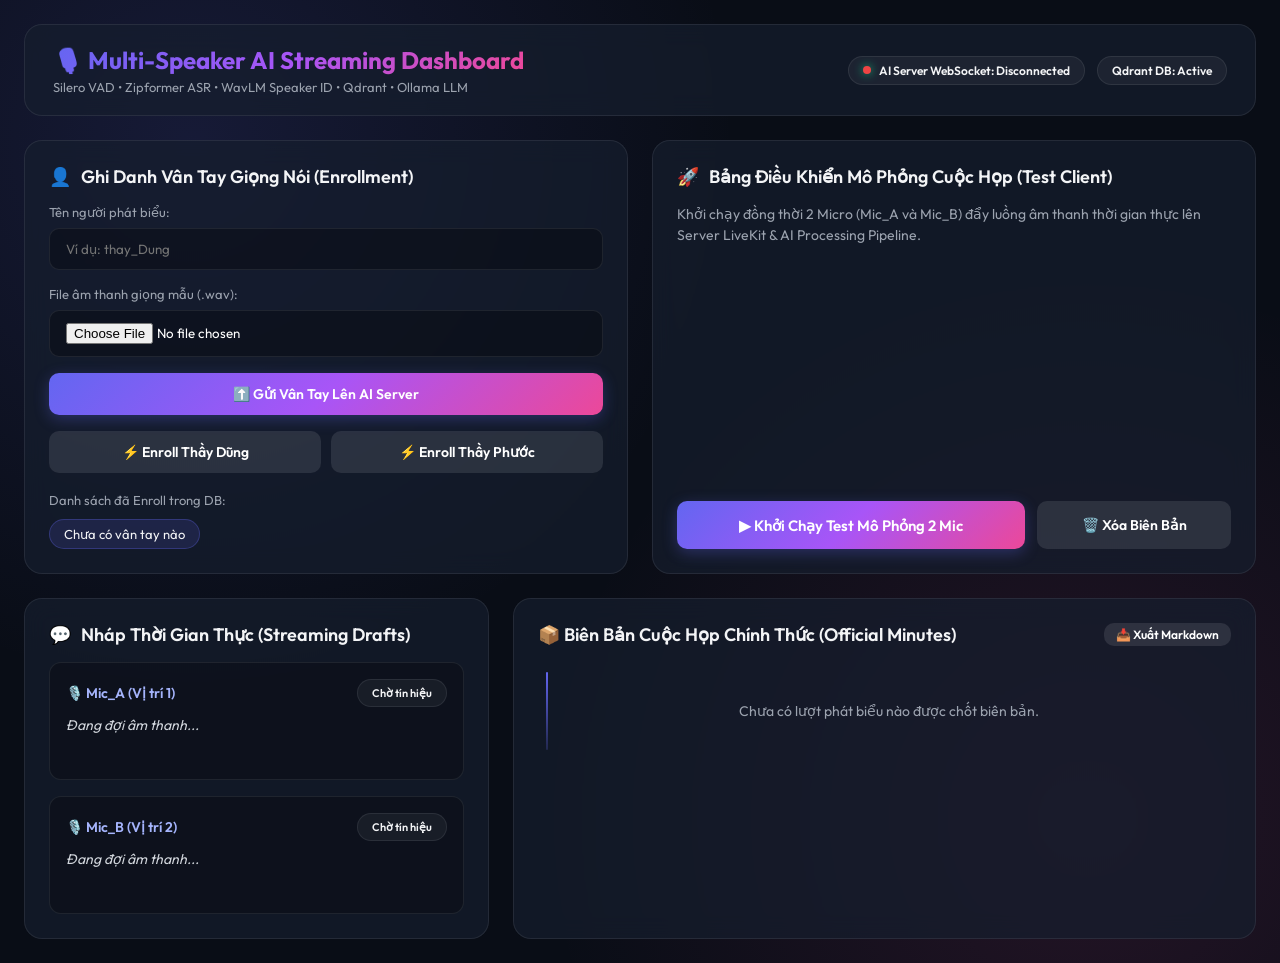
==== static/index.html @ 871ed42f "upload" ====
<!DOCTYPE html>
<html lang="vi">
<head>
    <meta charset="UTF-8">
    <meta name="viewport" content="width=device-width, initial-scale=1.0">
    <title>Multi-Speaker AI Streaming Dashboard</title>
    <!-- Google Fonts -->
    <link rel="preconnect" href="https://fonts.googleapis.com">
    <link rel="preconnect" href="https://fonts.gstatic.com" crossorigin>
    <link href="https://fonts.googleapis.com/css2?family=Outfit:wght@300;400;500;600;700&display=swap" rel="stylesheet">
    <style>
        :root {
            --bg-dark: #090d16;
            --card-bg: rgba(22, 30, 46, 0.7);
            --card-border: rgba(255, 255, 255, 0.08);
            --primary-gradient: linear-gradient(135deg, #6366f1 0%, #a855f7 50%, #ec4899 100%);
            --accent-blue: #3b82f6;
            --accent-green: #10b981;
            --accent-amber: #f59e0b;
            --text-main: #f3f4f6;
            --text-muted: #9ca3af;
        }

        * {
            box-sizing: border-box;
            margin: 0;
            padding: 0;
        }

        body {
            font-family: 'Outfit', sans-serif;
            background-color: var(--bg-dark);
            color: var(--text-main);
            min-height: 100vh;
            padding: 24px;
            background-image: 
                radial-gradient(circle at 15% 15%, rgba(99, 102, 241, 0.15) 0%, transparent 40%),
                radial-gradient(circle at 85% 85%, rgba(236, 72, 153, 0.12) 0%, transparent 40%);
        }

        .container {
            max-width: 1400px;
            margin: 0 auto;
            display: flex;
            flex-direction: column;
            gap: 24px;
        }

        /* Header */
        header {
            display: flex;
            justify-content: space-between;
            align-items: center;
            padding: 20px 28px;
            background: var(--card-bg);
            border: 1px solid var(--card-border);
            border-radius: 18px;
            backdrop-filter: blur(12px);
        }

        .logo-section h1 {
            font-size: 24px;
            font-weight: 700;
            background: var(--primary-gradient);
            -webkit-background-clip: text;
            -webkit-text-fill-color: transparent;
            display: flex;
            align-items: center;
            gap: 10px;
        }

        .logo-section p {
            font-size: 13px;
            color: var(--text-muted);
            margin-top: 4px;
        }

        .status-badges {
            display: flex;
            gap: 12px;
        }

        .badge {
            padding: 6px 14px;
            border-radius: 20px;
            font-size: 12px;
            font-weight: 600;
            display: flex;
            align-items: center;
            gap: 8px;
            background: rgba(255, 255, 255, 0.05);
            border: 1px solid var(--card-border);
        }

        .badge-dot {
            width: 8px;
            height: 8px;
            border-radius: 50%;
            background: var(--accent-green);
            box-shadow: 0 0 10px var(--accent-green);
        }

        .badge-dot.pulse {
            animation: pulse-ring 1.5s cubic-bezier(0.215, 0.61, 0.355, 1) infinite;
        }

        @keyframes pulse-ring {
            0% { transform: scale(0.95); box-shadow: 0 0 0 0 rgba(16, 185, 129, 0.7); }
            70% { transform: scale(1); box-shadow: 0 0 0 8px rgba(16, 185, 129, 0); }
            100% { transform: scale(0.95); box-shadow: 0 0 0 0 rgba(16, 185, 129, 0); }
        }

        /* Control Grid */
        .grid-top {
            display: grid;
            grid-template-columns: 1fr 1fr;
            gap: 24px;
        }

        .card {
            background: var(--card-bg);
            border: 1px solid var(--card-border);
            border-radius: 18px;
            padding: 24px;
            backdrop-filter: blur(12px);
            display: flex;
            flex-direction: column;
            gap: 16px;
        }

        .card-title {
            font-size: 18px;
            font-weight: 600;
            display: flex;
            align-items: center;
            gap: 10px;
        }

        /* Form elements */
        .form-group {
            display: flex;
            flex-direction: column;
            gap: 8px;
        }

        .form-group label {
            font-size: 13px;
            color: var(--text-muted);
        }

        input[type="text"], input[type="file"] {
            background: rgba(0, 0, 0, 0.3);
            border: 1px solid var(--card-border);
            padding: 12px 16px;
            border-radius: 10px;
            color: #fff;
            font-family: inherit;
            outline: none;
            transition: border-color 0.2s;
        }

        input[type="text"]:focus {
            border-color: #6366f1;
        }

        .btn {
            padding: 12px 20px;
            border-radius: 10px;
            border: none;
            font-family: inherit;
            font-weight: 600;
            font-size: 14px;
            cursor: pointer;
            transition: all 0.2s;
            display: flex;
            align-items: center;
            justify-content: center;
            gap: 8px;
        }

        .btn-primary {
            background: var(--primary-gradient);
            color: #fff;
            box-shadow: 0 4px 15px rgba(99, 102, 241, 0.3);
        }

        .btn-primary:hover {
            opacity: 0.9;
            transform: translateY(-1px);
        }

        .btn-secondary {
            background: rgba(255, 255, 255, 0.1);
            color: #fff;
        }

        .btn-secondary:hover {
            background: rgba(255, 255, 255, 0.18);
        }

        .preset-buttons {
            display: flex;
            gap: 10px;
        }

        /* Speakers enrolled list */
        .speakers-list {
            display: flex;
            flex-wrap: wrap;
            gap: 10px;
            margin-top: 10px;
        }

        .speaker-chip {
            background: rgba(99, 102, 241, 0.15);
            border: 1px solid rgba(99, 102, 241, 0.3);
            padding: 6px 14px;
            border-radius: 20px;
            font-size: 13px;
            display: flex;
            align-items: center;
            gap: 8px;
        }

        /* Main Workspace Grid */
        .grid-main {
            display: grid;
            grid-template-columns: 1fr 1.6fr;
            gap: 24px;
        }

        /* Streaming Drafts Panel */
        .drafts-container {
            display: flex;
            flex-direction: column;
            gap: 16px;
            max-height: 550px;
            overflow-y: auto;
        }

        .mic-box {
            background: rgba(0, 0, 0, 0.25);
            border: 1px solid var(--card-border);
            border-radius: 12px;
            padding: 16px;
            display: flex;
            flex-direction: column;
            gap: 8px;
            transition: all 0.3s ease;
        }

        .mic-box.active {
            border-color: #6366f1;
            box-shadow: 0 0 15px rgba(99, 102, 241, 0.2);
        }

        .mic-header {
            display: flex;
            justify-content: space-between;
            align-items: center;
        }

        .mic-name {
            font-size: 14px;
            font-weight: 600;
            color: #a5b4fc;
        }

        .draft-text {
            font-size: 14px;
            color: #d1d5db;
            line-height: 1.5;
            min-height: 48px;
            max-height: 72px;
            overflow-y: auto;
            font-style: italic;
            transition: color 0.2s ease;
        }

        /* Meeting Minutes Panel - Timeline Layout */
        .minutes-timeline {
            display: flex;
            flex-direction: column;
            gap: 20px;
            max-height: 550px;
            overflow-y: auto;
            padding-left: 20px;
            padding-right: 10px;
            position: relative;
        }

        .minutes-timeline::before {
            content: '';
            position: absolute;
            top: 10px;
            bottom: 10px;
            left: 8px;
            width: 2px;
            background: linear-gradient(180deg, #6366f1 0%, rgba(99, 102, 241, 0.2) 100%);
            border-radius: 2px;
        }

        .minute-card {
            position: relative;
            background: rgba(15, 23, 42, 0.75);
            border: 1px solid var(--card-border);
            border-radius: 14px;
            padding: 18px;
            display: flex;
            flex-direction: column;
            gap: 10px;
            backdrop-filter: blur(10px);
            animation: slideIn 0.3s cubic-bezier(0.16, 1, 0.3, 1);
        }

        .minute-card::before {
            content: '';
            position: absolute;
            left: -19px;
            top: 22px;
            width: 10px;
            height: 10px;
            border-radius: 50%;
            background: #6366f1;
            box-shadow: 0 0 10px #6366f1;
            border: 2px solid #090d16;
        }

        @keyframes slideIn {
            from { opacity: 0; transform: translateY(12px); }
            to { opacity: 1; transform: translateY(0); }
        }

        .minute-meta {
            display: flex;
            justify-content: space-between;
            align-items: center;
        }

        .speaker-badge {
            background: linear-gradient(135deg, rgba(99, 102, 241, 0.25), rgba(168, 85, 247, 0.25));
            color: #c084fc;
            padding: 4px 12px;
            border-radius: 12px;
            font-size: 13px;
            font-weight: 600;
            border: 1px solid rgba(168, 85, 247, 0.3);
        }

        .time-badge {
            font-size: 12px;
            color: #a5b4fc;
            background: rgba(0, 0, 0, 0.3);
            padding: 3px 10px;
            border-radius: 10px;
        }

        .minute-text {
            font-size: 15px;
            line-height: 1.6;
            color: #f9fafb;
        }

        .raw-text-toggle {
            font-size: 12px;
            color: #6b7280;
            cursor: pointer;
            margin-top: 4px;
        }

        .raw-text {
            font-size: 12px;
            color: #9ca3af;
            background: rgba(0, 0, 0, 0.3);
            padding: 8px 12px;
            border-radius: 6px;
            display: none;
            margin-top: 6px;
        }

        /* Custom Scrollbar */
        ::-webkit-scrollbar {
            width: 6px;
        }
        ::-webkit-scrollbar-track {
            background: rgba(0, 0, 0, 0.1);
        }
        ::-webkit-scrollbar-thumb {
            background: rgba(255, 255, 255, 0.15);
            border-radius: 3px;
        }
    </style>
</head>
<body>
    <div class="container">
        <!-- Header -->
        <header>
            <div class="logo-section">
                <h1>🎙️ Multi-Speaker AI Streaming Dashboard</h1>
                <p>Silero VAD • Zipformer ASR • WavLM Speaker ID • Qdrant • Ollama LLM</p>
            </div>
            <div class="status-badges">
                <div class="badge">
                    <span class="badge-dot pulse" id="ws-dot"></span>
                    <span id="ws-status">AI Server WebSocket: Connected</span>
                </div>
                <div class="badge">
                    <span>Qdrant DB: Active</span>
                </div>
            </div>
        </header>

        <!-- Top Controls -->
        <div class="grid-top">
            <!-- Card 1: Speaker Enrollment -->
            <div class="card">
                <div class="card-title">
                    <span>👤</span> Ghi Danh Vân Tay Giọng Nói (Enrollment)
                </div>
                <div class="form-group">
                    <label>Tên người phát biểu:</label>
                    <input type="text" id="speaker-name" placeholder="Ví dụ: thay_Dung">
                </div>
                <div class="form-group">
                    <label>File âm thanh giọng mẫu (.wav):</label>
                    <input type="file" id="speaker-file" accept=".wav">
                </div>
                <button class="btn btn-primary" id="btn-enroll-manual" onclick="uploadEnrollment()">
                    ⬆️ Gửi Vân Tay Lên AI Server
                </button>
                <div class="preset-buttons">
                    <button class="btn btn-secondary" style="flex:1;" onclick="quickEnroll('thay_Dung', 'audio/thayDung_goc.wav')">
                        ⚡ Enroll Thầy Dũng
                    </button>
                    <button class="btn btn-secondary" style="flex:1;" onclick="quickEnroll('thay_Phuoc', 'audio/thayPhuoc_goc.wav')">
                        ⚡ Enroll Thầy Phước
                    </button>
                </div>
                <div>
                    <label style="font-size: 13px; color: var(--text-muted);">Danh sách đã Enroll trong DB:</label>
                    <div class="speakers-list" id="speakers-list">
                        <span class="speaker-chip">Chưa có vân tay nào</span>
                    </div>
                </div>
            </div>

            <!-- Card 2: Simulation & Test Control -->
            <div class="card">
                <div class="card-title">
                    <span>🚀</span> Bảng Điều Khiển Mô Phỏng Cuộc Họp (Test Client)
                </div>
                <p style="font-size: 14px; color: var(--text-muted); line-height: 1.5;">
                    Khởi chạy đồng thời 2 Micro (Mic_A và Mic_B) đẩy luồng âm thanh thời gian thực lên Server LiveKit & AI Processing Pipeline.
                </p>
                <div style="display: flex; gap: 12px; margin-top: auto;">
                    <button class="btn btn-primary" style="flex: 2; height: 48px; font-size: 15px;" onclick="runSimulation()">
                        ▶ Khởi Chạy Test Mô Phỏng 2 Mic
                    </button>
                    <button class="btn btn-secondary" style="flex: 1;" onclick="clearMinutes()">
                        🗑️ Xóa Biên Bản
                    </button>
                </div>
            </div>
        </div>

        <!-- Main Workspace -->
        <div class="grid-main">
            <!-- Left: Streaming Drafts -->
            <div class="card">
                <div class="card-title">
                    <span>💬</span> Nháp Thời Gian Thực (Streaming Drafts)
                </div>
                <div class="drafts-container">
                    <div class="mic-box" id="mic-box-Mic_A">
                        <div class="mic-header">
                            <span class="mic-name">🎙️ Mic_A (Vị trí 1)</span>
                            <span class="badge" id="mic-status-Mic_A" style="font-size: 11px;">Chờ tín hiệu</span>
                        </div>
                        <div class="draft-text" id="draft-Mic_A">Đang đợi âm thanh...</div>
                    </div>
                    <div class="mic-box" id="mic-box-Mic_B">
                        <div class="mic-header">
                            <span class="mic-name">🎙️ Mic_B (Vị trí 2)</span>
                            <span class="badge" id="mic-status-Mic_B" style="font-size: 11px;">Chờ tín hiệu</span>
                        </div>
                        <div class="draft-text" id="draft-Mic_B">Đang đợi âm thanh...</div>
                    </div>
                </div>
            </div>

            <!-- Right: Official Meeting Minutes -->
            <div class="card">
                <div class="card-title" style="justify-content: space-between;">
                    <span>📦 Biên Bản Cuộc Họp Chính Thức (Official Minutes)</span>
                    <button class="btn btn-secondary" style="padding: 4px 12px; font-size: 12px;" onclick="exportMarkdown()">
                        📥 Xuất Markdown
                    </button>
                </div>
                <div class="minutes-timeline" id="minutes-timeline">
                    <div style="text-align: center; color: var(--text-muted); padding: 40px 0; font-size: 14px;">
                        Chưa có lượt phát biểu nào được chốt biên bản.
                    </div>
                </div>
            </div>
        </div>
    </div>

    <script>
        const WS_URL = `ws://${window.location.host}/ws/web_dashboard`;
        let ws = null;
        const minutes = [];

        function connectWebSocket() {
            ws = new WebSocket(WS_URL);
            ws.onopen = () => {
                console.log("WebSocket connected to AI Server Dashboard");
                document.getElementById('ws-status').innerText = "AI Server WebSocket: Connected";
                document.getElementById('ws-dot').style.background = "#10b981";
            };
            ws.onmessage = (event) => {
                const data = JSON.parse(event.data);
                handleServerMessage(data);
            };
            ws.onclose = () => {
                document.getElementById('ws-status').innerText = "AI Server WebSocket: Disconnected";
                document.getElementById('ws-dot').style.background = "#ef4444";
                setTimeout(connectWebSocket, 3000);
            };
        }

        const micTimers = {};

        function handleServerMessage(data) {
            if (data.type === "enrolled_speakers") {
                renderSpeakers(data.speakers, data.similarity);
            } else if (data.partial) {
                // Streaming draft update
                const micId = data.identity;
                const draftEl = document.getElementById(`draft-${micId}`);
                const boxEl = document.getElementById(`mic-box-${micId}`);
                const statusEl = document.getElementById(`mic-status-${micId}`);
                const micNameEl = boxEl ? boxEl.querySelector('.mic-name') : null;

                if (draftEl) {
                    draftEl.innerText = data.partial;
                    if (micNameEl && data.speaker) {
                        micNameEl.innerHTML = `🎙️ ${micId} — <span style="color: #c084fc;">👤 ${data.speaker}</span>`;
                    }
                    if (!boxEl.classList.contains('active')) {
                        boxEl.classList.add('active');
                        statusEl.innerText = "🎙️ Đang phát biểu...";
                    }
                    if (micTimers[micId]) clearTimeout(micTimers[micId]);
                    micTimers[micId] = setTimeout(() => {
                        boxEl.classList.remove('active');
                        statusEl.innerText = "Tạm dừng";
                    }, 3000);
                }
            } else if (data.text && data.speaker) {
                // Final official meeting minute
                const micId = data.identity;
                const boxEl = document.getElementById(`mic-box-${micId}`);
                const statusEl = document.getElementById(`mic-status-${micId}`);
                
                if (boxEl) {
                    boxEl.classList.remove('active');
                    statusEl.innerText = "Tạm dừng";
                }
                
                addMinuteCard(data);
            }
        }

        function renderSpeakers(speakers, sim) {
            const listEl = document.getElementById('speakers-list');
            if (!speakers || speakers.length === 0) {
                listEl.innerHTML = `<span class="speaker-chip">Chưa có vân tay nào</span>`;
                return;
            }
            let html = speakers.map(s => `<span class="speaker-chip">👤 ${s}</span>`).join('');
            if (sim) {
                html += `<span class="speaker-chip" style="background: rgba(16, 185, 129, 0.15); border-color: #10b981;">📊 Similarity: ${sim}</span>`;
            }
            listEl.innerHTML = html;
        }

        function addMinuteCard(minute) {
            minutes.push(minute);
            const timeline = document.getElementById('minutes-timeline');
            if (minutes.length === 1) timeline.innerHTML = "";

            // Format thời gian đẹp mắt
            const startTimeStr = new Date(minute.start_time * 1000).toLocaleTimeString('vi-VN');
            const endTimeStr = new Date(minute.end_time * 1000).toLocaleTimeString('vi-VN');

            const card = document.createElement('div');
            card.className = 'minute-card';
            card.innerHTML = `
                <div class="minute-meta">
                    <span class="speaker-badge">👤 ${minute.speaker} <small style="opacity: 0.7; font-weight: normal;">(${minute.identity})</small></span>
                    <span class="time-badge">⏱️ ${startTimeStr} - ${endTimeStr} (${(minute.end_time - minute.start_time).toFixed(1)}s)</span>
                </div>
                <div class="minute-text">${minute.text}</div>
                <div class="raw-text-toggle" onclick="toggleRaw(this)">🔍 Xem câu thô ASR</div>
                <div class="raw-text">${minute.raw_text}</div>
            `;
            timeline.prepend(card);
        }

        function toggleRaw(el) {
            const raw = el.nextElementSibling;
            raw.style.display = raw.style.display === 'block' ? 'none' : 'block';
        }

        async function uploadEnrollment() {
            const name = document.getElementById('speaker-name').value.trim();
            const fileInput = document.getElementById('speaker-file');
            if (!name || fileInput.files.length === 0) {
                alert("Vui lòng nhập tên người phát biểu và chọn file .wav");
                return;
            }
            const formData = new FormData();
            formData.append("speaker_name", name);
            formData.append("file", fileInput.files[0]);

            const res = await fetch("/enroll", { method: "POST", body: formData });
            const result = await res.json();
            alert(`Đã đăng ký thành công cho ${result.speaker_name}!`);
        }

        async function quickEnroll(name, path) {
            const res = await fetch("/api/quick_enroll", {
                method: "POST",
                headers: { "Content-Type": "application/json" },
                body: JSON.stringify({ speaker_name: name, wav_path: path })
            });
            const data = await res.json();
            alert(data.message);
        }

        async function runSimulation() {
            const res = await fetch("/api/simulate", { method: "POST" });
            const data = await res.json();
            console.log("Simulation triggered:", data);
        }

        function clearMinutes() {
            minutes.length = 0;
            document.getElementById('minutes-timeline').innerHTML = `
                <div style="text-align: center; color: var(--text-muted); padding: 40px 0; font-size: 14px;">
                    Chưa có lượt phát biểu nào được chốt biên bản.
                </div>
            `;
        }

        function exportMarkdown() {
            if (minutes.length === 0) { alert("Chưa có biên bản để xuất!"); return; }
            let md = `# BIÊN BẢN CUỘC HỌP CHÍNH THỨC\n\n`;
            minutes.forEach((m, idx) => {
                md += `### ${idx + 1}. [${m.speaker}] (${m.identity})\n`;
                md += `**Nội dung:** ${m.text}\n\n`;
                md += `*Thời gian:* ${m.start_time}s - ${m.end_time}s\n\n---\n\n`;
            });
            const blob = new Blob([md], { type: "text/markdown" });
            const url = URL.createObjectURL(blob);
            const a = document.createElement("a");
            a.href = url; a.download = "bien_ban_cuoc_hop.md"; a.click();
        }

        connectWebSocket();
    </script>
</body>
</html>
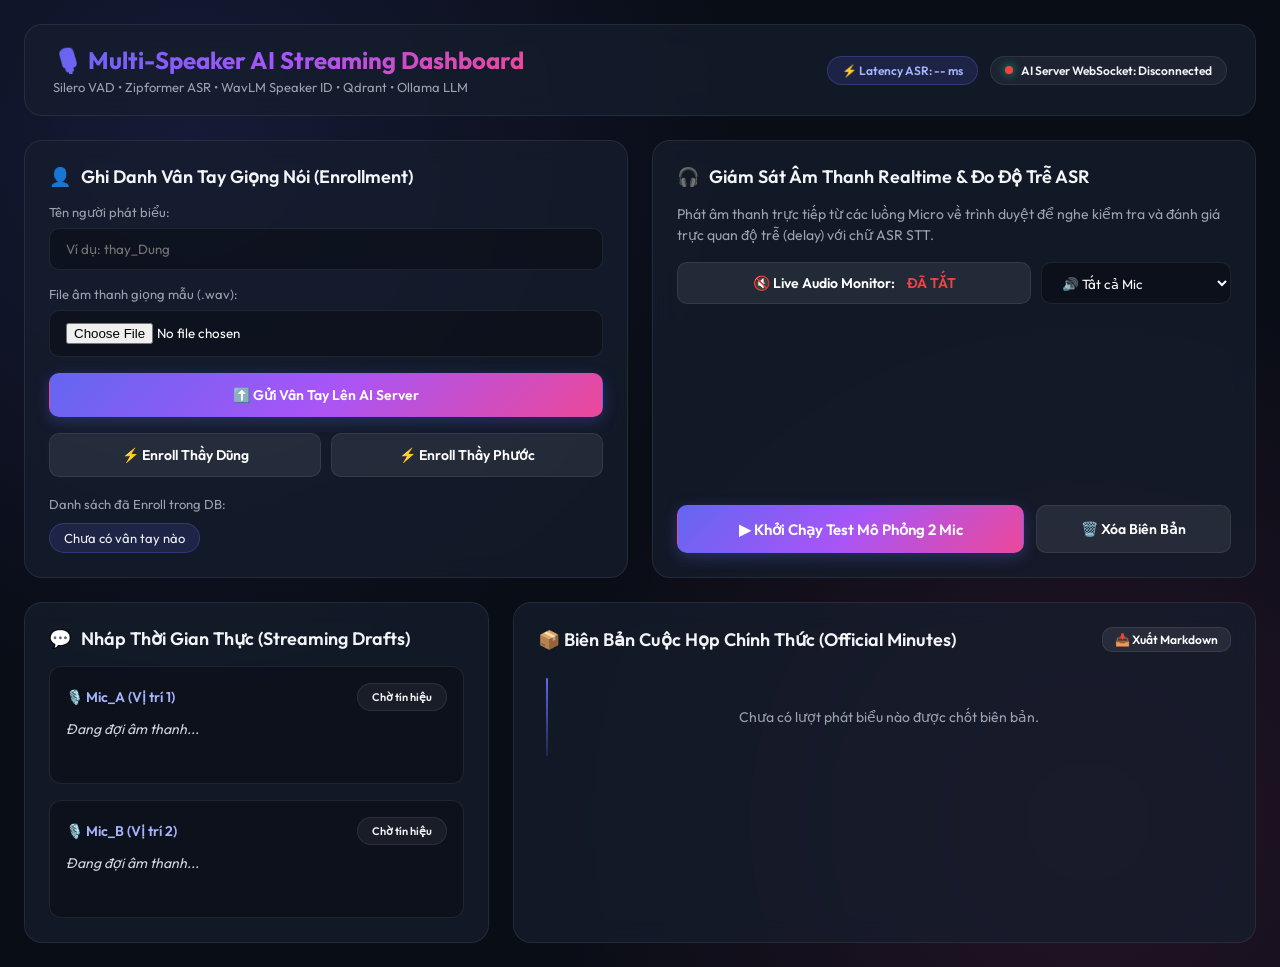
==== commit 8c9e220d: "update realtime 1" ====
--- a/static/index.html
+++ b/static/index.html
@@ -78,6 +78,7 @@
         .status-badges {
             display: flex;
             gap: 12px;
+            align-items: center;
         }
 
         .badge {
@@ -148,7 +149,7 @@
             color: var(--text-muted);
         }
 
-        input[type="text"], input[type="file"] {
+        input[type="text"], input[type="file"], select {
             background: rgba(0, 0, 0, 0.3);
             border: 1px solid var(--card-border);
             padding: 12px 16px;
@@ -159,14 +160,14 @@
             transition: border-color 0.2s;
         }
 
-        input[type="text"]:focus {
+        input[type="text"]:focus, select:focus {
             border-color: #6366f1;
         }
 
         .btn {
             padding: 12px 20px;
             border-radius: 10px;
-            border: none;
+            border: 1px solid transparent;
             font-family: inherit;
             font-weight: 600;
             font-size: 14px;
@@ -190,12 +191,13 @@
         }
 
         .btn-secondary {
-            background: rgba(255, 255, 255, 0.1);
+            background: rgba(255, 255, 255, 0.08);
+            border-color: var(--card-border);
             color: #fff;
         }
 
         .btn-secondary:hover {
-            background: rgba(255, 255, 255, 0.18);
+            background: rgba(255, 255, 255, 0.16);
         }
 
         .preset-buttons {
@@ -400,12 +402,12 @@
                 <p>Silero VAD • Zipformer ASR • WavLM Speaker ID • Qdrant • Ollama LLM</p>
             </div>
             <div class="status-badges">
+                <div class="badge" id="latency-meter" style="background: rgba(99, 102, 241, 0.15); border-color: rgba(99, 102, 241, 0.3); color: #a5b4fc;">
+                    ⚡ Latency ASR: -- ms
+                </div>
                 <div class="badge">
                     <span class="badge-dot pulse" id="ws-dot"></span>
                     <span id="ws-status">AI Server WebSocket: Connected</span>
-                </div>
-                <div class="badge">
-                    <span>Qdrant DB: Active</span>
                 </div>
             </div>
         </header>
@@ -444,14 +446,24 @@
                 </div>
             </div>
 
-            <!-- Card 2: Simulation & Test Control -->
+            <!-- Card 2: Simulation & Live Audio Monitor Control -->
             <div class="card">
                 <div class="card-title">
-                    <span>🚀</span> Bảng Điều Khiển Mô Phỏng Cuộc Họp (Test Client)
+                    <span>🎧</span> Giám Sát Âm Thanh Realtime & Đo Độ Trễ ASR
                 </div>
                 <p style="font-size: 14px; color: var(--text-muted); line-height: 1.5;">
-                    Khởi chạy đồng thời 2 Micro (Mic_A và Mic_B) đẩy luồng âm thanh thời gian thực lên Server LiveKit & AI Processing Pipeline.
+                    Phát âm thanh trực tiếp từ các luồng Micro về trình duyệt để nghe kiểm tra và đánh giá trực quan độ trễ (delay) với chữ ASR STT.
                 </p>
+                <div style="display: flex; gap: 10px; align-items: center;">
+                    <button class="btn btn-secondary" id="btn-toggle-audio" style="flex: 2; height: 42px;" onclick="toggleAudioMonitor()">
+                        🔇 Live Audio Monitor: <span style="color: #ef4444; margin-left: 4px;">ĐÃ TẮT</span>
+                    </button>
+                    <select id="select-audio-mic" style="flex: 1; height: 42px;" onchange="selectedAudioMic = this.value">
+                        <option value="all">🔊 Tất cả Mic</option>
+                        <option value="Mic_A">Chỉ Mic_A</option>
+                        <option value="Mic_B">Chỉ Mic_B</option>
+                    </select>
+                </div>
                 <div style="display: flex; gap: 12px; margin-top: auto;">
                     <button class="btn btn-primary" style="flex: 2; height: 48px; font-size: 15px;" onclick="runSimulation()">
                         ▶ Khởi Chạy Test Mô Phỏng 2 Mic
@@ -509,6 +521,64 @@
         const WS_URL = `ws://${window.location.host}/ws/web_dashboard`;
         let ws = null;
         const minutes = [];
+
+        // --- REAL-TIME AUDIO MONITOR & LATENCY DECODER ---
+        let audioCtx = null;
+        let isAudioMonitorOn = false;
+        let selectedAudioMic = "all";
+        const nextPlayTimeMap = {};
+
+        function toggleAudioMonitor() {
+            isAudioMonitorOn = !isAudioMonitorOn;
+            const btn = document.getElementById('btn-toggle-audio');
+            if (isAudioMonitorOn) {
+                if (!audioCtx) {
+                    audioCtx = new (window.AudioContext || window.webkitAudioContext)({ sampleRate: 16000 });
+                }
+                if (audioCtx.state === 'suspended') {
+                    audioCtx.resume();
+                }
+                btn.innerHTML = `🔊 Live Audio Monitor: <span style="color: #10b981; margin-left: 4px;">ĐANG BẬT</span>`;
+                btn.style.borderColor = "#10b981";
+            } else {
+                btn.innerHTML = `🔇 Live Audio Monitor: <span style="color: #ef4444; margin-left: 4px;">ĐÃ TẮT</span>`;
+                btn.style.borderColor = "var(--card-border)";
+            }
+        }
+
+        function playPcmBase64(identity, b64Audio) {
+            if (!isAudioMonitorOn || !audioCtx) return;
+            if (selectedAudioMic !== "all" && selectedAudioMic !== identity) return;
+
+            try {
+                const binaryStr = window.atob(b64Audio);
+                const len = binaryStr.length;
+                const bytes = new Uint8Array(len);
+                for (let i = 0; i < len; i++) {
+                    bytes[i] = binaryStr.charCodeAt(i);
+                }
+                const pcm16 = new Int16Array(bytes.buffer);
+                const float32 = new Float32Array(pcm16.length);
+                for (let i = 0; i < pcm16.length; i++) {
+                    float32[i] = pcm16[i] / 32768.0;
+                }
+
+                const buffer = audioCtx.createBuffer(1, float32.length, 16000);
+                buffer.getChannelData(0).set(float32);
+                const source = audioCtx.createBufferSource();
+                source.buffer = buffer;
+                source.connect(audioCtx.destination);
+
+                const now = audioCtx.currentTime;
+                if (!nextPlayTimeMap[identity] || nextPlayTimeMap[identity] < now) {
+                    nextPlayTimeMap[identity] = now;
+                }
+                source.start(nextPlayTimeMap[identity]);
+                nextPlayTimeMap[identity] += buffer.duration;
+            } catch (e) {
+                console.error("Lỗi phát audio realtime:", e);
+            }
+        }
 
         function connectWebSocket() {
             ws = new WebSocket(WS_URL);
@@ -531,10 +601,17 @@
         const micTimers = {};
 
         function handleServerMessage(data) {
-            if (data.type === "enrolled_speakers") {
+            if (data.type === "live_audio") {
+                playPcmBase64(data.identity, data.audio);
+            } else if (data.type === "enrolled_speakers") {
                 renderSpeakers(data.speakers, data.similarity);
             } else if (data.partial) {
                 // Streaming draft update
+                if (data.ts) {
+                    const delayMs = Math.max(10, Math.round((Date.now() / 1000 - data.ts) * 1000));
+                    document.getElementById('latency-meter').innerText = `⚡ Latency ASR: ${delayMs} ms`;
+                }
+
                 const micId = data.identity;
                 const draftEl = document.getElementById(`draft-${micId}`);
                 const boxEl = document.getElementById(`mic-box-${micId}`);
@@ -589,7 +666,6 @@
             const timeline = document.getElementById('minutes-timeline');
             if (minutes.length === 1) timeline.innerHTML = "";
 
-            // Format thời gian đẹp mắt
             const startTimeStr = new Date(minute.start_time * 1000).toLocaleTimeString('vi-VN');
             const endTimeStr = new Date(minute.end_time * 1000).toLocaleTimeString('vi-VN');
 
